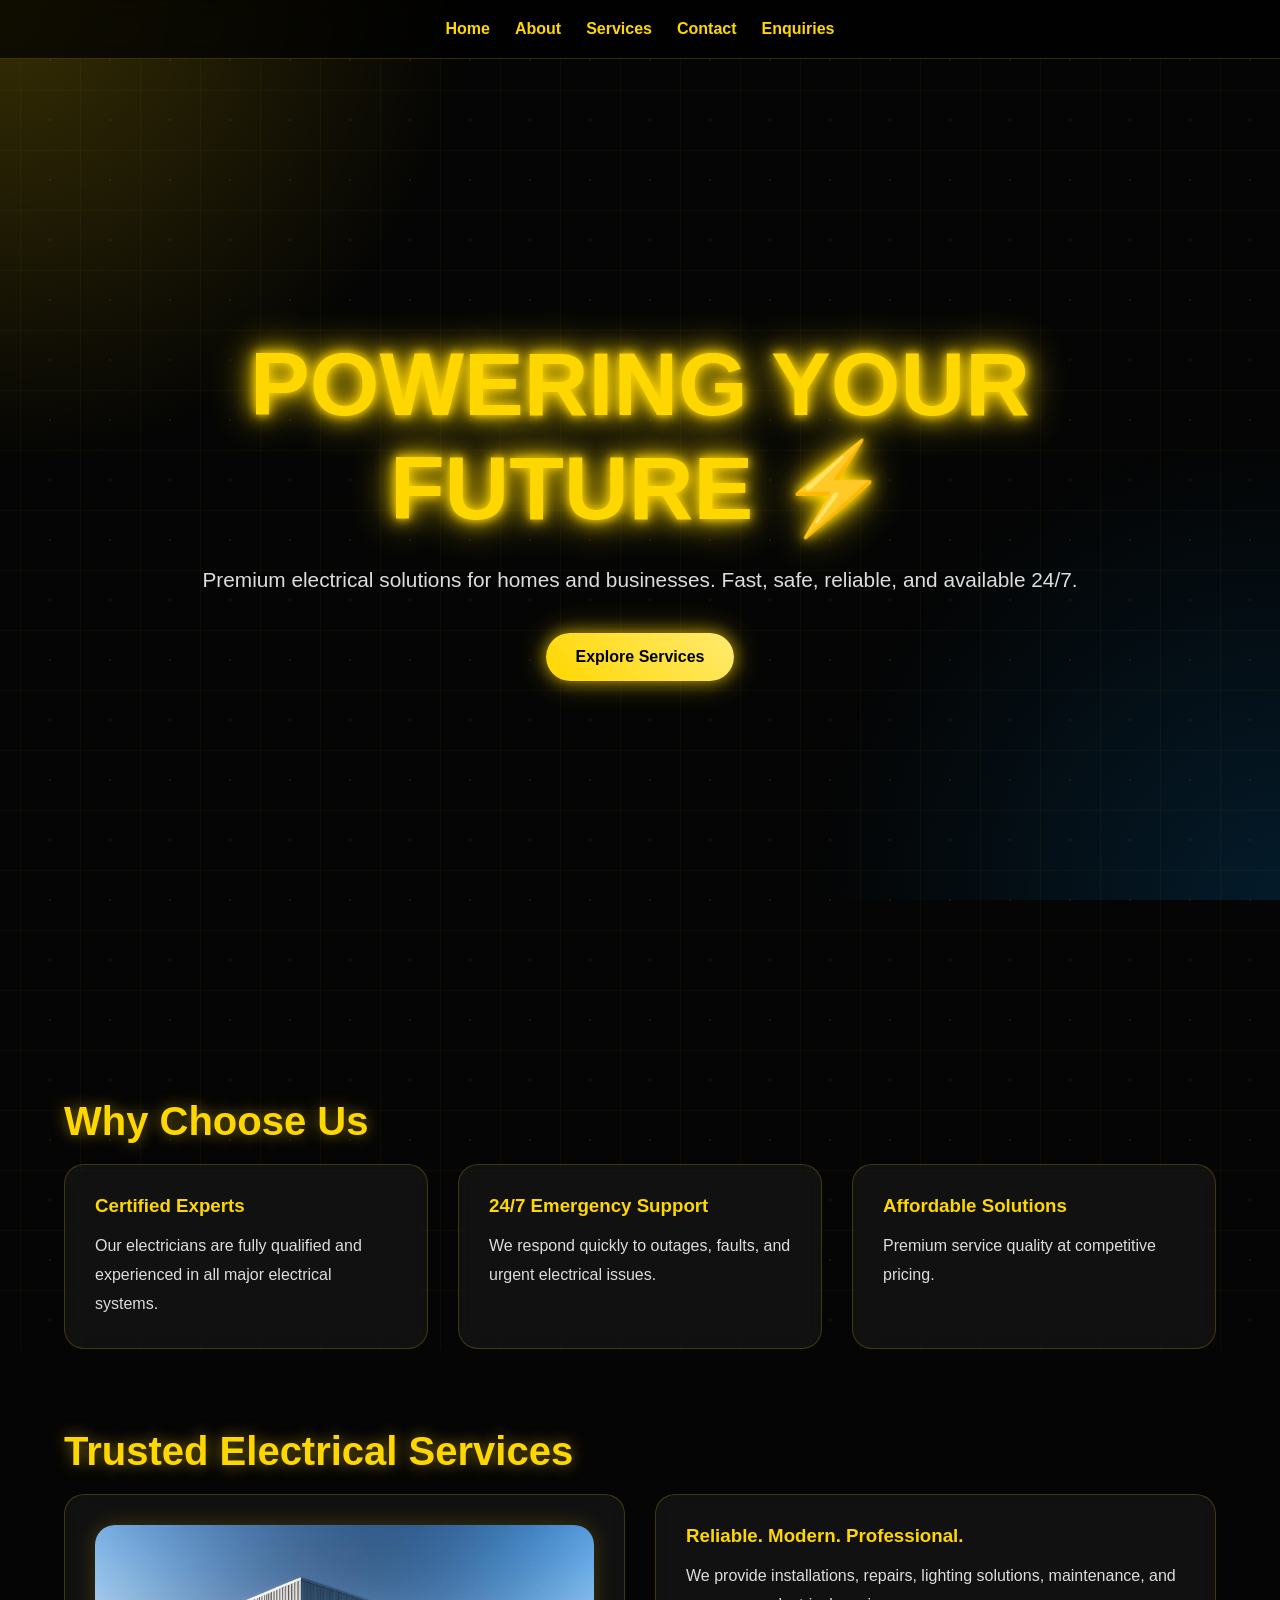
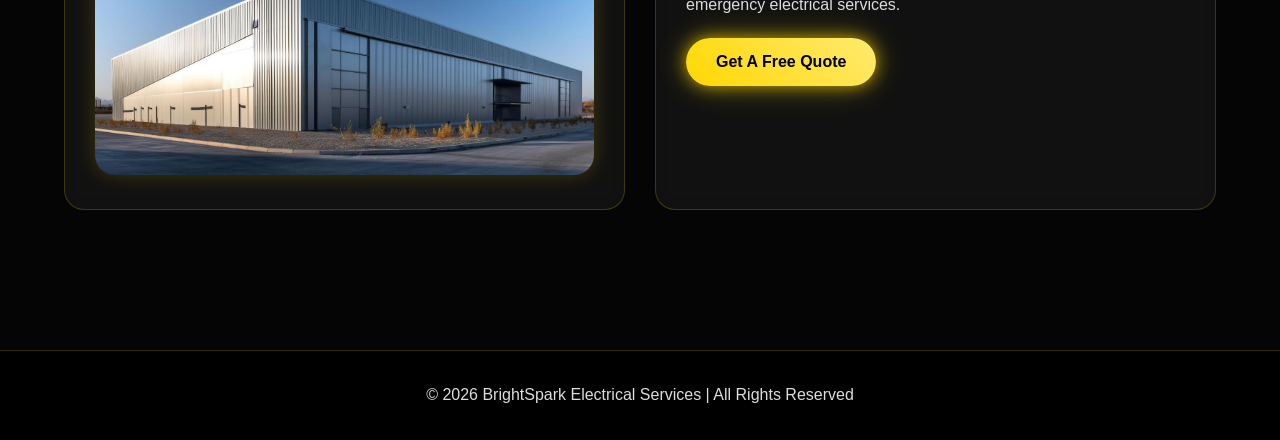
==== index.html @ d56619e3 "first commit" ====
<!DOCTYPE html>
<html lang="en">
<head>
<meta charset="UTF-8">
<meta name="viewport" content="width=device-width, initial-scale=1.0">
<title>BrightSpark Electrical Services</title>
<link rel="stylesheet" href="css/style.css">
</head>

<body>

<nav>
<a href="index.html">Home</a>
<a href="about.html">About</a>
<a href="services.html">Services</a>
<a href="contact.html">Contact</a>
<a href="enquiry.html">Enquiries</a>
</nav>

<section class="hero">

<div class="hero-content">

<h1>POWERING YOUR FUTURE ⚡</h1>
 <p>
Premium electrical solutions for homes and businesses.
Fast, safe, reliable, and available 24/7.
</p>

<a href="services.html" class="btn">Explore Services</a>

</div>

</section>

<main>

<section>

<h2>Why Choose Us</h2>

<div class="card-grid">

<div class="card">

<h3>Certified Experts</h3>

<p>
Our electricians are fully qualified and experienced in all major electrical systems.
</p>

</div>

<div class="card">

<h3>24/7 Emergency Support</h3>

<p>
We respond quickly to outages, faults, and urgent electrical issues.
</p>

</div>

<div class="card">

<h3>Affordable Solutions</h3>

<p>
Premium service quality at competitive pricing.
</p>

</div>

</div>

</section>

<section>

<h2>Trusted Electrical Services</h2>

<div class="card-grid">

<div class="card">

<img src="images/bolts and volts.jpg" alt="Electrical Services">

</div>

<div class="card">

<h3>Reliable. Modern. Professional.</h3>

<p>
We provide installations, repairs, lighting solutions,
maintenance, and emergency electrical services.
</p>

<br>

<a href="enquiry.html" class="btn">Get A Free Quote</a>

</div>

</div>

</section>

</main>

<footer>

<p>&copy; 2026 BrightSpark Electrical Services | All Rights Reserved</p>

</footer>

</body>
</html>
---- css/style.css ----
/* style.css */

*{
margin:0;
padding:0;
box-sizing:border-box;
font-family:Arial, Helvetica, sans-serif;
}

html{
scroll-behavior:smooth;
}

body{
background:#050505;
color:white;
overflow-x:hidden;
min-height:100vh;
position:relative;
}

/* Animated Background */

body::before{
content:"";
position:fixed;
width:200%;
height:200%;
top:-50%;
left:-50%;
background:
radial-gradient(circle, rgba(255,215,0,0.08) 1px, transparent 1px),
linear-gradient(90deg, rgba(255,215,0,0.04) 1px, transparent 1px),
linear-gradient(rgba(255,215,0,0.04) 1px, transparent 1px);
background-size:60px 60px;
animation:gridMove 20s linear infinite;
z-index:-2;
}

body::after{
content:"";
position:fixed;
inset:0;
background:
radial-gradient(circle at top left, rgba(255,215,0,0.2), transparent 30%),
radial-gradient(circle at bottom right, rgba(0,153,255,0.15), transparent 30%);
z-index:-1;
}

@keyframes gridMove{
0%{
transform:translate(0,0);
}
100%{
transform:translate(60px,60px);
}
}

/* Navbar */

nav{
position:sticky;
top:0;
z-index:1000;
display:flex;
justify-content:center;
gap:25px;
padding:20px;
background:rgba(0,0,0,0.7);
backdrop-filter:blur(12px);
border-bottom:1px solid rgba(255,215,0,0.2);
}

nav a{
color:#FFD700;
text-decoration:none;
font-weight:bold;
position:relative;
transition:0.3s;
}

nav a::after{
content:"";
position:absolute;
left:0;
bottom:-5px;
width:0;
height:2px;
background:#FFD700;
transition:0.4s;
box-shadow:0 0 10px #FFD700;
}

nav a:hover::after{
width:100%;
}

nav a:hover{
color:white;
text-shadow:0 0 10px #FFD700;
}

/* Hero */

.hero{
min-height:100vh;
display:flex;
justify-content:center;
align-items:center;
text-align:center;
padding:40px;
}

.hero-content{
max-width:900px;
animation:fadeUp 1.5s ease;
}

.hero h1{
font-size:clamp(3rem,7vw,6rem);
color:#FFD700;
text-shadow:
0 0 10px #FFD700,
0 0 20px #FFD700,
0 0 40px #FFD700;
margin-bottom:20px;
animation:flicker 3s infinite alternate;
}

.hero p{
font-size:1.3rem;
line-height:1.8;
margin-bottom:35px;
color:#ddd;
}

/* Buttons */

.btn{
display:inline-block;
padding:15px 30px;
background:linear-gradient(45deg,#FFD700,#ffea70);
color:black;
text-decoration:none;
font-weight:bold;
border-radius:50px;
position:relative;
overflow:hidden;
transition:0.4s;
box-shadow:
0 0 15px rgba(255,215,0,0.6),
0 0 30px rgba(255,215,0,0.4);
}

.btn:hover{
transform:translateY(-5px) scale(1.05);
box-shadow:
0 0 20px #FFD700,
0 0 40px #FFD700,
0 0 60px #FFD700;
}

.btn::before{
content:"";
position:absolute;
width:200%;
height:200%;
background:radial-gradient(circle, rgba(255,255,255,0.7), transparent 60%);
top:-50%;
left:-50%;
transform:scale(0);
transition:0.5s;
}

.btn:hover::before{
transform:scale(1);
}

/* Main */

main{
width:90%;
max-width:1200px;
margin:auto;
padding:60px 0;
}

section{
margin-bottom:80px;
}

h2{
font-size:2.5rem;
color:#FFD700;
margin-bottom:20px;
text-shadow:0 0 15px rgba(255,215,0,0.5);
}

h3{
color:#FFD700;
margin-bottom:15px;
}

p{
line-height:1.8;
color:#ddd;
}

/* Cards */

.card-grid{
display:grid;
grid-template-columns:repeat(auto-fit,minmax(280px,1fr));
gap:30px;
}

.card{
background:rgba(255,255,255,0.05);
border:1px solid rgba(255,215,0,0.2);
backdrop-filter:blur(10px);
padding:30px;
border-radius:20px;
transition:0.4s;
position:relative;
overflow:hidden;
}

.card::before{
content:"";
position:absolute;
width:150%;
height:150%;
background:radial-gradient(circle, rgba(255,215,0,0.15), transparent 60%);
top:-50%;
left:-50%;
opacity:0;
transition:0.5s;
}

.card:hover::before{
opacity:1;
}

.card:hover{
transform:translateY(-10px);
border-color:#FFD700;
box-shadow:0 0 25px rgba(255,215,0,0.3);
}

.card ul{
padding-left:20px;
margin-top:15px;
}

.card li{
margin-bottom:10px;
}

/* Images */

img{
width:100%;
border-radius:20px;
transition:0.5s;
box-shadow:0 0 20px rgba(255,215,0,0.2);
}

img:hover{
transform:scale(1.03);
box-shadow:0 0 40px rgba(255,215,0,0.5);
}

/* Forms */

.form-container{
background:rgba(255,255,255,0.05);
border:1px solid rgba(255,215,0,0.2);
backdrop-filter:blur(12px);
padding:40px;
border-radius:20px;
max-width:700px;
margin:auto;
}

input,
textarea,
button{
width:100%;
padding:15px;
margin-top:10px;
margin-bottom:20px;
border-radius:10px;
border:1px solid rgba(255,215,0,0.3);
background:rgba(255,255,255,0.08);
color:white;
}

input:focus,
textarea:focus{
outline:none;
border-color:#FFD700;
box-shadow:0 0 15px rgba(255,215,0,0.5);
}

button{
background:linear-gradient(45deg,#FFD700,#ffea70);
color:black;
font-weight:bold;
cursor:pointer;
transition:0.4s;
}

button:hover{
transform:translateY(-3px);
box-shadow:0 0 30px rgba(255,215,0,0.7);
}

/* Footer */

footer{
text-align:center;
padding:30px;
background:rgba(0,0,0,0.9);
border-top:1px solid rgba(255,215,0,0.2);
color:#FFD700;
}

/* Animations */

@keyframes fadeUp{ 
from{ 
opacity:0; transform:translateY(40px);
}
to{
opacity:1; transform:translateY(0);
}
} 
@keyframes flicker{
0%
{ opacity:1;
}
50%{ 
opacity:0.85;
} 
100%{
opacity:1;
}
} 
/* Responsive */ 
@media(max-width:768px){
nav{ 
flex-wrap:wrap; gap:15px; 
} 
.hero h1{ 
font-size:3rem; 
} 
h2{
font-size:2rem;
}
}
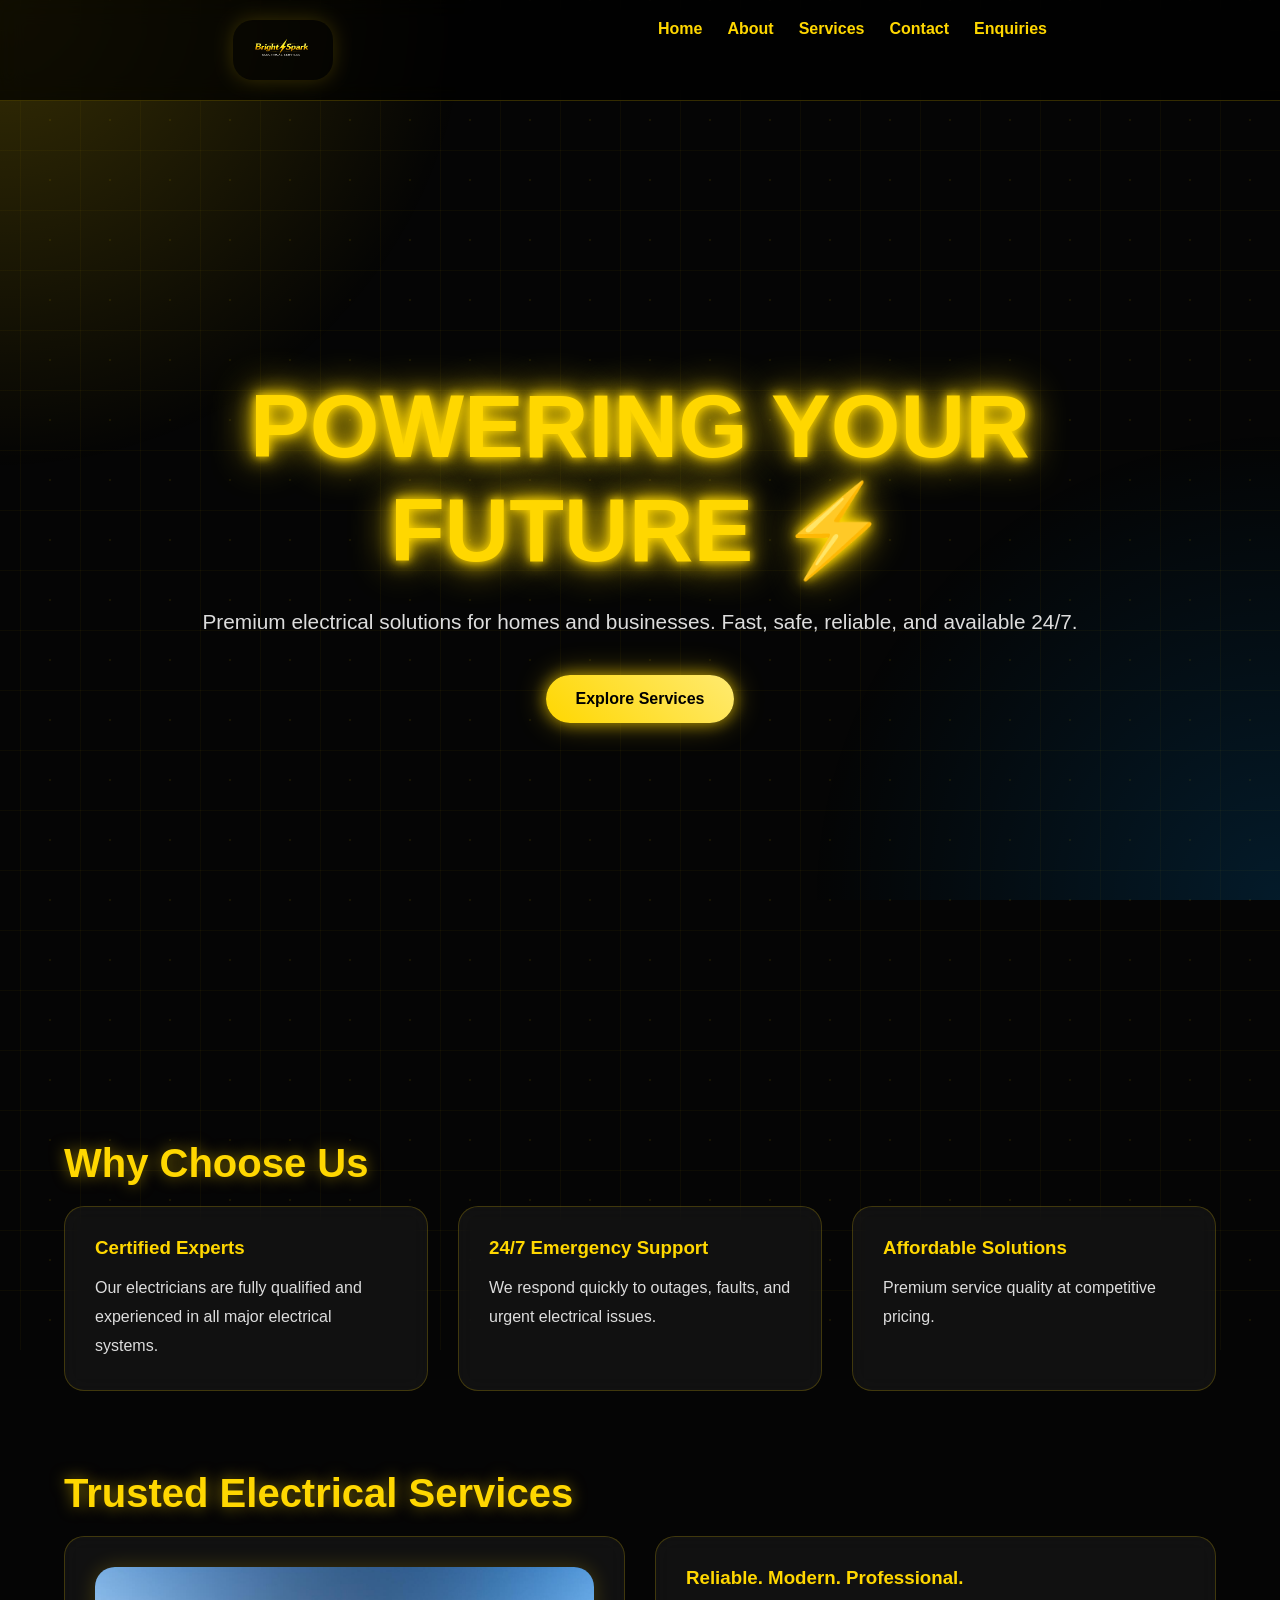
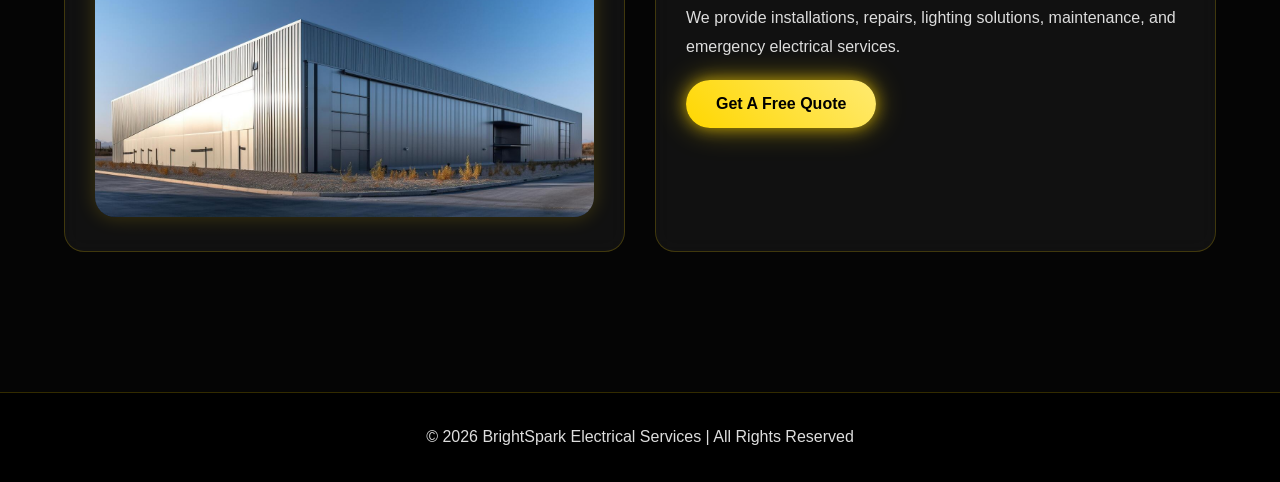
==== commit 78a31cc9: "update all files and new files" ====
--- a/index.html
+++ b/index.html
@@ -1,20 +1,31 @@
 <!DOCTYPE html>
 <html lang="en">
 <head>
+<meta name="description" content="Professional electrical services in South Africa. Installations, repairs, maintenance and emergency support.">
+<meta name="keywords" content="electrician, electrical repairs, electrical installations, Cape Town electrician, electrical maintenance">
+<meta name="author" content="BrightSpark Electrical Services">
+<meta property="og:title" content="BrightSpark Electrical Services">
+<meta property="og:description" content="Professional electrical solutions for homes and businesses">
+<meta property="og:image" content="images/logo.png">
+<meta property="og:type" content="website">
 <meta charset="UTF-8">
 <meta name="viewport" content="width=device-width, initial-scale=1.0">
-<title>BrightSpark Electrical Services</title>
+<title>Electrical Services in South Africa | BrightSpark</title>
 <link rel="stylesheet" href="css/style.css">
+<link rel="icon" href="images/logo.png">
 </head>
 
 <body>
 
-<nav>
-<a href="index.html">Home</a>
-<a href="about.html">About</a>
-<a href="services.html">Services</a>
-<a href="contact.html">Contact</a>
-<a href="enquiry.html">Enquiries</a>
+<button id="menu-btn">☰</button>
+
+<nav id="navbar">
+    <img src="images/logo.png" alt="BrightSpark Logo" class="logo">
+    <a href="index.html">Home</a>
+    <a href="about.html">About</a>
+    <a href="services.html">Services</a>
+    <a href="contact.html">Contact</a>
+    <a href="enquiry.html">Enquiries</a>
 </nav>
 
 <section class="hero">
@@ -41,7 +52,7 @@
 
 <div class="card-grid">
 
-<div class="card">
+<div class="card reveal">
 
 <h3>Certified Experts</h3>
 
@@ -51,7 +62,7 @@
 
 </div>
 
-<div class="card">
+<div class="card reveal">
 
 <h3>24/7 Emergency Support</h3>
 
@@ -61,7 +72,7 @@
 
 </div>
 
-<div class="card">
+<div class="card reveal">
 
 <h3>Affordable Solutions</h3>
 
@@ -81,13 +92,13 @@
 
 <div class="card-grid">
 
-<div class="card">
+<div class="card reveal">
 
 <img src="images/bolts and volts.jpg" alt="Electrical Services">
 
 </div>
 
-<div class="card">
+<div class="card reveal">
 
 <h3>Reliable. Modern. Professional.</h3>
 
@@ -103,7 +114,7 @@
 </div>
 
 </div>
-
+<button id="topBtn">⬆</button>
 </section>
 
 </main>
@@ -113,7 +124,7 @@
 <p>&copy; 2026 BrightSpark Electrical Services | All Rights Reserved</p>
 
 </footer>
-
+<script src="javascript/script.js"></script>
 </body>
 </html>
 
--- a/css/style.css
+++ b/css/style.css
@@ -358,3 +358,201 @@
 font-size:2rem;
 }
 }
+#menu-btn{
+display:none;
+background:none;
+border:none;
+color:#FFD700;
+font-size:2rem;
+cursor:pointer;
+width:auto;
+padding:10px;
+}
+
+@media(max-width:768px){
+
+#menu-btn{
+display:block;
+position:fixed;
+top:10px;
+right:15px;
+z-index:1001;
+}
+
+nav{
+display:none;
+flex-direction:column;
+align-items:center;
+}
+
+nav.active{
+display:flex;
+}
+
+}
+#topBtn{
+position:absolute;
+bottom:90px;
+right:30px;
+width:60px;
+height:60px;
+padding:0;
+display:none;
+border:none;
+border-radius:50%;
+cursor:pointer;
+font-size:1.5rem;
+font-weight:bold;
+z-index:999;
+
+background:linear-gradient(45deg,#FFD700,#ffea70);
+color:black;
+
+box-shadow:
+0 0 15px rgba(255,215,0,0.6),
+0 0 30px rgba(255,215,0,0.4);
+
+transition:0.3s;
+}
+#topBtn:hover{
+transform:translateY(-5px) scale(1.1);
+box-shadow:
+0 0 20px #FFD700,
+0 0 40px #FFD700;
+}
+
+.reveal{
+opacity:0;
+transform:translateY(50px);
+transition:all 1s ease;
+}
+
+.reveal.active{
+opacity:1;
+transform:translateY(0);
+}
+
+.logo{
+height:60px;
+width:100px;
+margin-right:300px;
+}
+
+.animation-scene {
+  position: relative;
+  height: 500px;   /* important: not full screen */
+  overflow: hidden;
+}
+#scene {
+  position: relative;
+  width: 100%;
+  height: 100%;
+}
+#switch {
+  position: absolute;
+  right: 40px;
+  bottom: 120px;
+  width: 30px;
+  height: 15px;
+  background: #FFD700;
+  border-radius: 4px;
+}
+#stickman {
+  position: absolute;
+  left: 0;
+  bottom: 50px;
+  width: 40px;
+  height: 80px;
+}
+
+/* head */
+#stickman::before {
+  content: "";
+  position: absolute;
+  top: 0;
+  left: 10px;
+  width: 20px;
+  height: 20px;
+  background: white;
+  border-radius: 50%;
+}
+
+/* body */
+#stickman::after {
+  content: "";
+  position: absolute;
+  top: 20px;
+  left: 18px;
+  width: 4px;
+  height: 40px;
+  background: white;
+}
+#stickman-arm {
+  position: absolute;
+  top: 35px;
+  left: 20px;
+  width: 25px;
+  height: 4px;
+  background: white;
+  transform-origin: left center;
+}
+#stickman-legs {
+  position: absolute;
+  top: 60px;
+  left: 18px;
+  width: 4px;
+  height: 25px;
+  background: white;
+}
+#ladder {
+  position: absolute;
+  right: 70px;
+  bottom: 60px;
+  width: 40px;
+  opacity: 0;
+}
+#bulb-old,
+#bulb-new {
+  position: absolute;
+  top: 40px;
+  right: 60px;
+  width: 30px;
+}
+
+#bulb-new {
+  opacity: 0;
+}
+#light-glow {
+  position: absolute;
+  inset: 0;
+  background: radial-gradient(circle, rgba(255,255,200,0.35), transparent 60%);
+  opacity: 0;
+  pointer-events: none;
+}
+
+#stickman {
+  background: white;
+  border-radius: 10px;
+}
+
+#stickman-arm {
+  position: absolute;
+  width: 20px;
+  height: 5px;
+  background: white;
+  left: 40px;
+  bottom: 90px;
+}
+
+#ladder {
+  height: 100px;
+  background: gray;
+  border-radius: 5px;
+}
+
+#bulb-old,
+#bulb-new {
+  background: yellow;
+  border-radius: 50%;
+  height: 20px;
+}
